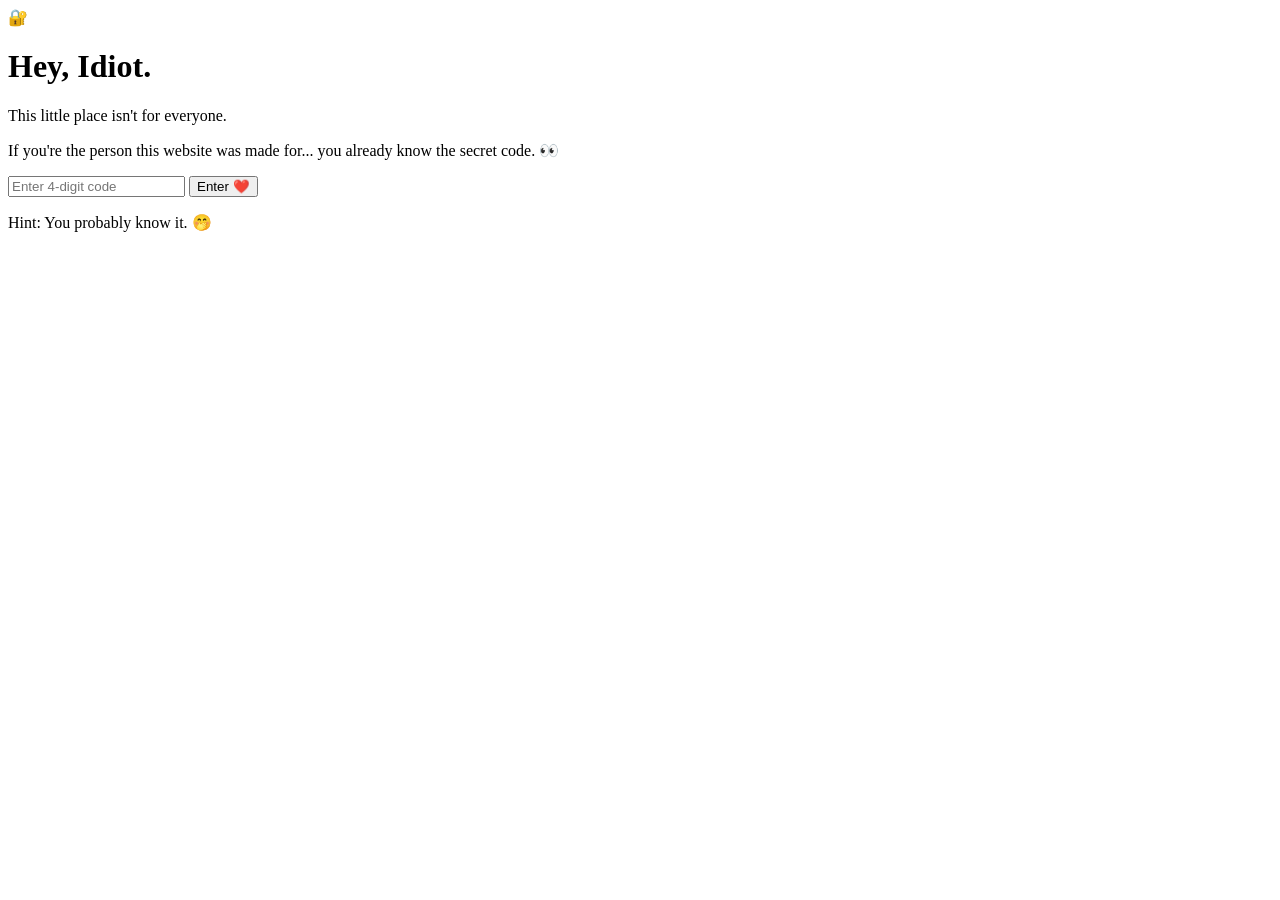
==== index.html @ dfa045e4 "Add initial HTML structure for login page" ====
<!DOCTYPE html>
<html lang="en">
<head>
    <meta charset="UTF-8">
    <meta name="viewport" content="width=device-width, initial-scale=1.0">

    <title>Just For You ❤️</title>

    <link rel="stylesheet" href="style.css">
</head>

<body class="login-page">

    <div class="floating-hearts"></div>

    <main class="login-card">

        <div class="login-icon">🔐</div>

        <h1>Hey, Idiot.</h1>

        <p class="login-subtitle">
            This little place isn't for everyone.
        </p>

        <p>
            If you're the person this website was made for...
            you already know the secret code. 👀
        </p>

        <div class="password-container">

            <input
                type="password"
                id="password"
                maxlength="4"
                inputmode="numeric"
                placeholder="Enter 4-digit code"
                autocomplete="off"
            >

            <button onclick="checkPassword()">
                Enter ❤️
            </button>

        </div>

        <p id="error" class="error"></p>

        <div class="tiny-hint">
            Hint: You probably know it. 🤭
        </div>

    </main>

    <script src="script.js"></script>

</body>
</html>
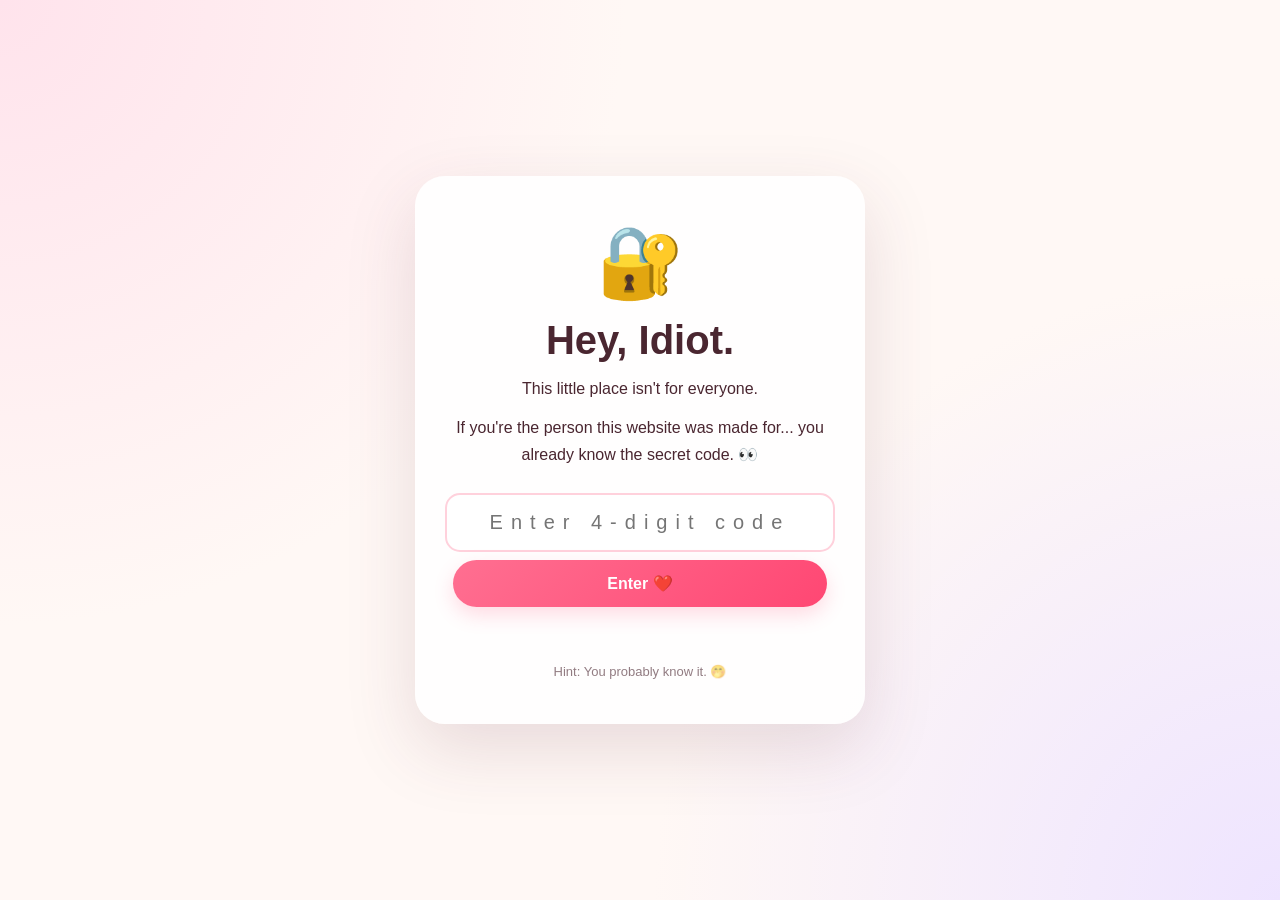
==== commit e1388751: "Fix HTML formatting and structure" ====
--- a/index.html
+++ b/index.html
@@ -1,6 +1,7 @@
 <!DOCTYPE html>
 <html lang="en">
 <head>
+    
     <meta charset="UTF-8">
     <meta name="viewport" content="width=device-width, initial-scale=1.0">
 
--- a/style.css
+++ b/style.css
@@ -0,0 +1,823 @@
+* {
+    box-sizing: border-box;
+    margin: 0;
+    padding: 0;
+}
+
+html {
+    scroll-behavior: smooth;
+}
+
+body {
+    font-family: "Segoe UI", Arial, sans-serif;
+
+    background:
+        radial-gradient(circle at top left,
+        #ffe3ec,
+        transparent 40%),
+
+        radial-gradient(circle at bottom right,
+        #eee4ff,
+        transparent 40%),
+
+        #fff8f5;
+
+    color: #4a2630;
+
+    min-height: 100vh;
+}
+
+
+/* NAVIGATION */
+
+nav {
+
+    width: 100%;
+
+    padding: 18px 7%;
+
+    display: flex;
+
+    justify-content: space-between;
+
+    align-items: center;
+
+    position: sticky;
+
+    top: 0;
+
+    z-index: 100;
+
+    background: rgba(255,255,255,.8);
+
+    backdrop-filter: blur(15px);
+
+    border-bottom: 1px solid
+        rgba(200,100,130,.15);
+}
+
+.logo {
+    font-size: 28px;
+}
+
+.nav-links {
+
+    display: flex;
+
+    gap: 25px;
+}
+
+.nav-links a {
+
+    text-decoration: none;
+
+    color: #6d3444;
+
+    font-weight: 600;
+
+    transition: .25s;
+}
+
+.nav-links a:hover {
+
+    color: #ff547b;
+
+    transform: translateY(-2px);
+}
+
+
+/* GENERAL */
+
+main {
+
+    max-width: 1000px;
+
+    margin: auto;
+
+    padding: 30px 20px;
+}
+
+section {
+
+    background:
+        rgba(255,255,255,.85);
+
+    border-radius: 30px;
+
+    padding: 45px;
+
+    margin: 30px 0;
+
+    box-shadow:
+        0 20px 50px
+        rgba(130,60,80,.1);
+}
+
+button {
+
+    border: none;
+
+    background:
+        linear-gradient(
+        135deg,
+        #ff6f91,
+        #ff4773
+        );
+
+    color: white;
+
+    padding: 14px 26px;
+
+    border-radius: 30px;
+
+    font-size: 16px;
+
+    font-weight: 600;
+
+    cursor: pointer;
+
+    transition: .25s;
+
+    margin: 8px;
+
+    box-shadow:
+        0 8px 20px
+        rgba(255,80,120,.2);
+}
+
+button:hover {
+
+    transform:
+        translateY(-3px)
+        scale(1.04);
+}
+
+button:active {
+
+    transform: scale(.96);
+}
+
+
+/* LOGIN */
+
+.login-page {
+
+    min-height: 100vh;
+
+    display: flex;
+
+    justify-content: center;
+
+    align-items: center;
+
+    padding: 20px;
+}
+
+.login-card {
+
+    width: min(450px, 100%);
+
+    background:
+        rgba(255,255,255,.9);
+
+    padding: 45px 30px;
+
+    border-radius: 30px;
+
+    text-align: center;
+
+    box-shadow:
+        0 25px 70px
+        rgba(100,50,70,.15);
+
+    animation:
+        cardIn .7s ease;
+}
+
+@keyframes cardIn {
+
+    from {
+
+        opacity: 0;
+
+        transform:
+            translateY(30px)
+            scale(.95);
+    }
+
+    to {
+
+        opacity: 1;
+
+        transform:
+            translateY(0)
+            scale(1);
+    }
+}
+
+.login-icon {
+
+    font-size: 70px;
+
+    margin-bottom: 15px;
+}
+
+.login-card h1 {
+
+    font-size: 40px;
+
+    margin-bottom: 10px;
+}
+
+.login-card p {
+
+    line-height: 1.7;
+
+    margin: 12px 0;
+}
+
+.password-container {
+
+    display: flex;
+
+    flex-direction: column;
+
+    margin-top: 25px;
+}
+
+.password-container input {
+
+    padding: 16px;
+
+    border-radius: 15px;
+
+    border:
+        2px solid #ffd1dc;
+
+    outline: none;
+
+    font-size: 20px;
+
+    text-align: center;
+
+    letter-spacing: 8px;
+}
+
+.password-container input:focus {
+
+    border-color: #ff6f91;
+}
+
+.error {
+
+    color: #e34d70;
+
+    min-height: 25px;
+}
+
+.tiny-hint {
+
+    opacity: .6;
+
+    font-size: 13px;
+}
+
+
+/* HERO */
+
+.hero {
+
+    min-height: 70vh;
+
+    display: flex;
+
+    flex-direction: column;
+
+    justify-content: center;
+
+    align-items: center;
+
+    text-align: center;
+}
+
+.hero-emoji {
+
+    font-size: 90px;
+
+    animation:
+        floating 3s ease-in-out infinite;
+}
+
+@keyframes floating {
+
+    50% {
+
+        transform:
+            translateY(-12px)
+            rotate(5deg);
+    }
+}
+
+.eyebrow {
+
+    color: #ff547b;
+
+    font-weight: bold;
+
+    margin: 20px 0 10px;
+}
+
+.hero h1 {
+
+    font-size:
+        clamp(45px,8vw,80px);
+
+    margin-bottom: 20px;
+}
+
+.hero-text {
+
+    max-width: 650px;
+
+    font-size: 19px;
+
+    line-height: 1.8;
+
+    margin: 8px;
+}
+
+
+/* CARDS */
+
+.three-cards {
+
+    display: grid;
+
+    grid-template-columns:
+        repeat(3,1fr);
+
+    gap: 20px;
+
+    background: transparent;
+
+    box-shadow: none;
+
+    padding: 0;
+}
+
+.info-card {
+
+    background: white;
+
+    padding: 30px;
+
+    text-align: center;
+
+    border-radius: 25px;
+
+    transition: .3s;
+
+    box-shadow:
+        0 15px 40px
+        rgba(120,60,80,.08);
+}
+
+.info-card:hover {
+
+    transform:
+        translateY(-10px)
+        rotate(-1deg);
+}
+
+.info-card span {
+
+    font-size: 50px;
+}
+
+.info-card h3 {
+
+    margin: 15px 0 8px;
+}
+
+
+/* PAGE HEADER */
+
+.page-header {
+
+    text-align: center;
+}
+
+.page-header h1 {
+
+    font-size:
+        clamp(35px,6vw,60px);
+
+    margin: 15px 0;
+}
+
+.big-emoji {
+
+    font-size: 80px;
+}
+
+
+/* PHOTO */
+
+.photo-section {
+
+    text-align: center;
+}
+
+.couple-photo {
+
+    width: 100%;
+
+    max-width: 700px;
+
+    max-height: 600px;
+
+    object-fit: cover;
+
+    border-radius: 25px;
+
+    border: 8px solid white;
+
+    box-shadow:
+        0 20px 45px
+        rgba(80,30,50,.15);
+}
+
+.photo-caption {
+
+    margin-top: 20px;
+
+    font-style: italic;
+}
+
+
+/* LETTER */
+
+.letter {
+
+    max-width: 800px;
+
+    margin-left: auto;
+
+    margin-right: auto;
+}
+
+.letter p {
+
+    font-size: 18px;
+
+    line-height: 2;
+
+    margin-bottom: 22px;
+}
+
+.letter strong {
+
+    color: #e65378;
+}
+
+.letter-ending {
+
+    text-align: center;
+
+    font-size: 20px;
+
+    padding-top: 20px;
+}
+
+
+/* STATS */
+
+.stat {
+
+    margin: 25px 0;
+}
+
+.stat-title {
+
+    margin-bottom: 8px;
+
+    font-weight: bold;
+}
+
+.progress {
+
+    height: 30px;
+
+    background: #f1e8eb;
+
+    border-radius: 30px;
+
+    overflow: hidden;
+}
+
+.progress div {
+
+    height: 100%;
+
+    background:
+        linear-gradient(
+        90deg,
+        #ff9eb6,
+        #ff4f79
+        );
+
+    color: white;
+
+    display: flex;
+
+    align-items: center;
+
+    justify-content: center;
+
+    font-weight: bold;
+
+    border-radius: 30px;
+}
+
+
+/* GAME */
+
+.game-page {
+
+    text-align: center;
+}
+
+.score {
+
+    font-size: 24px;
+
+    margin: 25px;
+}
+
+#gameArea {
+
+    width: 100%;
+
+    height: 400px;
+
+    position: relative;
+
+    overflow: hidden;
+
+    border-radius: 25px;
+
+    background:
+        linear-gradient(
+        135deg,
+        #fff0f5,
+        #f1eaff
+        );
+
+    border:
+        3px dashed #ff9eb6;
+
+    margin: 20px 0;
+}
+
+#heart {
+
+    position: absolute;
+
+    display: none;
+
+    font-size: 35px;
+
+    padding: 10px;
+
+    background: transparent;
+
+    box-shadow: none;
+
+    margin: 0;
+
+    transition: none;
+}
+
+#heart:hover {
+
+    transform: scale(1.2);
+}
+
+#gameMessage {
+
+    min-height: 30px;
+
+    font-weight: bold;
+
+    color: #d94f70;
+}
+
+
+/* FINAL */
+
+.final-page {
+
+    min-height: 75vh;
+
+    text-align: center;
+
+    display: flex;
+
+    flex-direction: column;
+
+    align-items: center;
+
+    justify-content: center;
+}
+
+.final-page h1 {
+
+    font-size:
+        clamp(40px,7vw,70px);
+
+    margin: 20px;
+}
+
+#typingText {
+
+    max-width: 700px;
+
+    min-height: 80px;
+
+    font-size: 20px;
+
+    line-height: 1.8;
+}
+
+#finalMessage {
+
+    display: none;
+
+    animation:
+        reveal .8s ease;
+
+    max-width: 650px;
+}
+
+#finalMessage p {
+
+    font-size: 19px;
+
+    line-height: 1.9;
+
+    margin: 18px;
+}
+
+.final-heart {
+
+    font-size: 80px;
+
+    margin: 20px;
+
+    animation:
+        heartbeat 1.3s infinite;
+}
+
+@keyframes heartbeat {
+
+    50% {
+
+        transform:
+            scale(1.2);
+    }
+}
+
+@keyframes reveal {
+
+    from {
+
+        opacity: 0;
+
+        transform:
+            translateY(30px);
+    }
+
+    to {
+
+        opacity: 1;
+
+        transform:
+            translateY(0);
+    }
+}
+
+.final-photo {
+
+    text-align: center;
+}
+
+.final-photo p {
+
+    margin-top: 20px;
+
+    font-size: 20px;
+}
+
+
+/* PAGE BUTTONS */
+
+.page-buttons {
+
+    display: flex;
+
+    justify-content: center;
+
+    flex-wrap: wrap;
+
+    margin: 30px 0;
+}
+
+
+/* FLOATING HEARTS */
+
+.heart {
+
+    position: fixed;
+
+    bottom: -30px;
+
+    pointer-events: none;
+
+    z-index: 0;
+
+    animation:
+        floatUp linear forwards;
+
+    opacity: .65;
+}
+
+@keyframes floatUp {
+
+    to {
+
+        transform:
+            translateY(-110vh)
+            rotate(360deg);
+
+        opacity: 0;
+    }
+}
+
+
+/* FOOTER */
+
+footer {
+
+    text-align: center;
+
+    padding: 30px;
+
+    opacity: .65;
+}
+
+
+/* MOBILE */
+
+@media(max-width:700px) {
+
+    nav {
+
+        flex-direction: column;
+
+        gap: 15px;
+    }
+
+    .nav-links {
+
+        gap: 12px;
+
+        flex-wrap: wrap;
+
+        justify-content: center;
+    }
+
+    .nav-links a {
+
+        font-size: 13px;
+    }
+
+    section {
+
+        padding: 30px 20px;
+    }
+
+    .three-cards {
+
+        grid-template-columns: 1fr;
+    }
+
+    .hero h1 {
+
+        font-size: 48px;
+    }
+
+    #gameArea {
+
+        height: 320px;
+    }
+}
